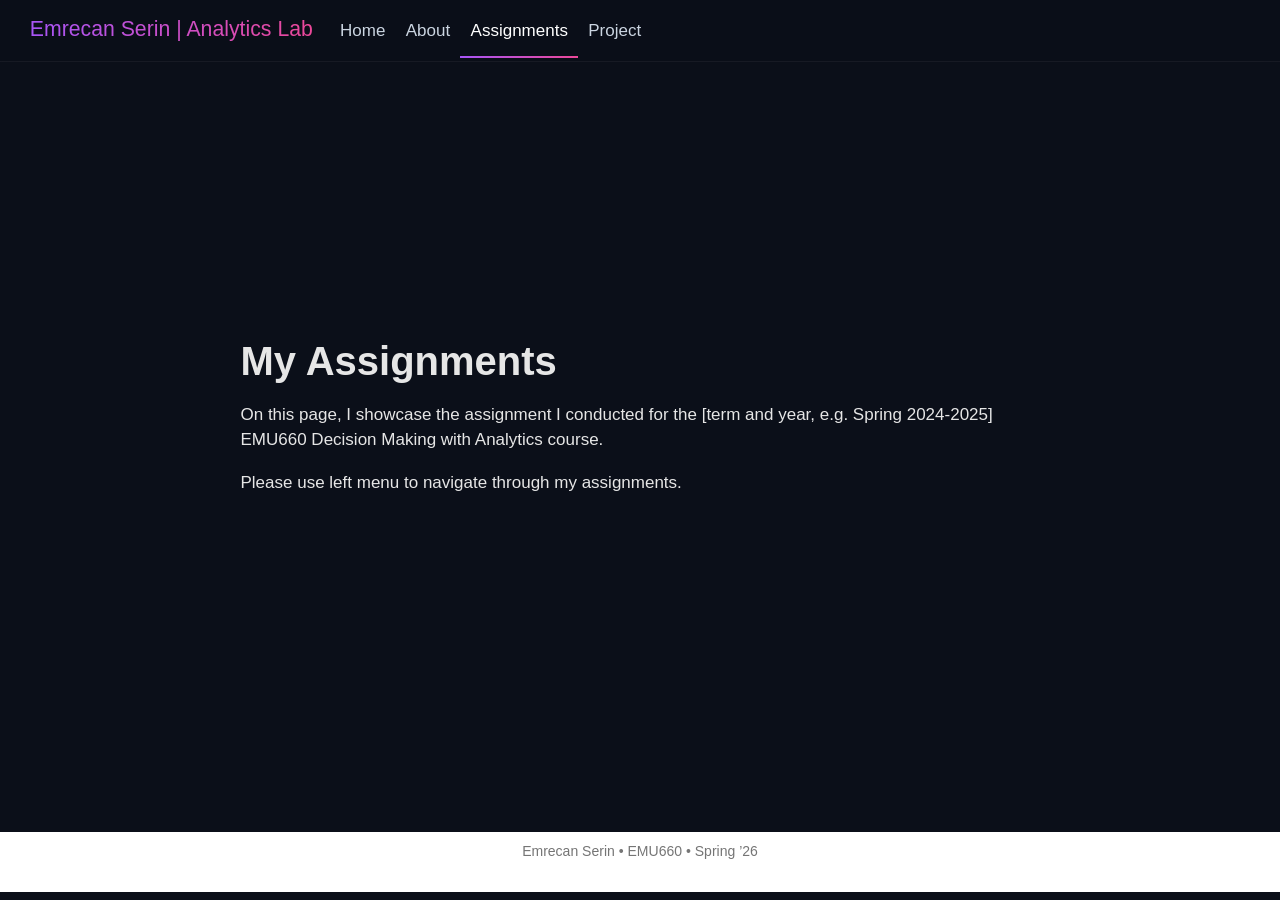
==== docs/assignments.html @ c27b0171 "Update site content, add personal info, and implement modern styling Task 1 done." ====
<!DOCTYPE html>
<html xmlns="http://www.w3.org/1999/xhtml" lang="en" xml:lang="en"><head>

<meta charset="utf-8">
<meta name="generator" content="quarto-1.9.35">

<meta name="viewport" content="width=device-width, initial-scale=1.0, user-scalable=yes">


<title>My Assignments – Emrecan Serin | Analytics Lab</title>
<style>
/* Default styles provided by pandoc.
** See https://pandoc.org/MANUAL.html#variables-for-html for config info.
*/
code{white-space: pre-wrap;}
span.smallcaps{font-variant: small-caps;}
div.columns{display: flex; gap: min(4vw, 1.5em);}
div.column{flex: auto; overflow-x: auto;}
div.hanging-indent{margin-left: 1.5em; text-indent: -1.5em;}
ul.task-list{list-style: none;}
ul.task-list li input[type="checkbox"] {
  width: 0.8em;
  margin: 0 0.8em 0.2em -1em; /* quarto-specific, see https://github.com/quarto-dev/quarto-cli/issues/4556 */ 
  vertical-align: middle;
}
</style>


<script src="site_libs/quarto-nav/quarto-nav.js"></script>
<script src="site_libs/quarto-nav/headroom.min.js"></script>
<script src="site_libs/clipboard/clipboard.min.js"></script>
<script src="site_libs/quarto-search/autocomplete.umd.js"></script>
<script src="site_libs/quarto-search/fuse.min.js"></script>
<script src="site_libs/quarto-search/quarto-search.js"></script>
<meta name="quarto:offset" content="./">
<script src="site_libs/quarto-html/quarto.js" type="module"></script>
<script src="site_libs/quarto-html/tabsets/tabsets.js" type="module"></script>
<script src="site_libs/quarto-html/popper.min.js"></script>
<script src="site_libs/quarto-html/tippy.umd.min.js"></script>
<script src="site_libs/quarto-html/anchor.min.js"></script>
<link href="site_libs/quarto-html/tippy.css" rel="stylesheet">
<link href="site_libs/quarto-html/quarto-syntax-highlighting-46f66b053e56abd73bb6e954d61a315b.css" rel="stylesheet" id="quarto-text-highlighting-styles">
<script src="site_libs/bootstrap/bootstrap.min.js"></script>
<link href="site_libs/bootstrap/bootstrap-icons.css" rel="stylesheet">
<link href="site_libs/bootstrap/bootstrap-a0f9fd0d421825b736dc1bbcbcba2219.min.css" rel="stylesheet" append-hash="true" id="quarto-bootstrap" data-mode="light">
<script id="quarto-search-options" type="application/json">{
  "location": "navbar",
  "copy-button": false,
  "collapse-after": 3,
  "panel-placement": "end",
  "type": "overlay",
  "limit": 50,
  "keyboard-shortcut": [
    "f",
    "/",
    "s"
  ],
  "show-item-context": false,
  "language": {
    "search-no-results-text": "No results",
    "search-matching-documents-text": "matching documents",
    "search-copy-link-title": "Copy link to search",
    "search-hide-matches-text": "Hide additional matches",
    "search-more-match-text": "more match in this document",
    "search-more-matches-text": "more matches in this document",
    "search-clear-button-title": "Clear",
    "search-text-placeholder": "",
    "search-detached-cancel-button-title": "Cancel",
    "search-submit-button-title": "Submit",
    "search-label": "Search"
  }
}</script>


<link rel="stylesheet" href="styles.css">
</head>

<body class="nav-fixed fullcontent quarto-light">

<div id="quarto-search-results"></div>
  <header id="quarto-header" class="headroom fixed-top">
    <nav class="navbar navbar-expand-lg " data-bs-theme="dark">
      <div class="navbar-container container-fluid">
      <div class="navbar-brand-container mx-auto">
    <a class="navbar-brand" href="./index.html">
    <span class="navbar-title">Emrecan Serin | Analytics Lab</span>
    </a>
  </div>
          <button class="navbar-toggler" type="button" data-bs-toggle="collapse" data-bs-target="#navbarCollapse" aria-controls="navbarCollapse" role="menu" aria-expanded="false" aria-label="Toggle navigation" onclick="if (window.quartoToggleHeadroom) { window.quartoToggleHeadroom(); }">
  <span class="navbar-toggler-icon"></span>
</button>
          <div class="collapse navbar-collapse" id="navbarCollapse">
            <ul class="navbar-nav navbar-nav-scroll me-auto">
  <li class="nav-item">
    <a class="nav-link" href="./index.html"> 
<span class="menu-text">Home</span></a>
  </li>  
  <li class="nav-item">
    <a class="nav-link" href="./about.html"> 
<span class="menu-text">About</span></a>
  </li>  
  <li class="nav-item">
    <a class="nav-link active" href="./assignments.html" aria-current="page"> 
<span class="menu-text">Assignments</span></a>
  </li>  
  <li class="nav-item">
    <a class="nav-link" href="./project.html"> 
<span class="menu-text">Project</span></a>
  </li>  
</ul>
          </div> <!-- /navcollapse -->
            <div class="quarto-navbar-tools">
    <a href="https://github.com/emu-hacettepe-analytics/emu660-spring2026-emreserincan-design" title="" class="quarto-navigation-tool px-1" aria-label=""><i class="bi bi-github"></i></a>
    <a href="https://www.linkedin.com/in/serinemrecan/" title="" class="quarto-navigation-tool px-1" aria-label=""><i class="bi bi-linkedin"></i></a>
</div>
      </div> <!-- /container-fluid -->
    </nav>
</header>
<!-- content -->
<div id="quarto-content" class="quarto-container page-columns page-rows-contents page-layout-article page-navbar">
<!-- sidebar -->
<!-- margin-sidebar -->
    
<!-- main -->
<main class="content" id="quarto-document-content">

<header id="title-block-header" class="quarto-title-block default">
<div class="quarto-title">
<h1 class="title">My Assignments</h1>
</div>



<div class="quarto-title-meta">

    
  
    
  </div>
  


</header>


<p>On this page, I showcase the assignment I conducted for the [term and year, e.g.&nbsp;Spring 2024-2025] EMU660 Decision Making with Analytics course.</p>
<p>Please use left menu to navigate through my assignments.</p>



<a onclick="window.scrollTo(0, 0); return false;" role="button" id="quarto-back-to-top"><i class="bi bi-arrow-up"></i> Back to top</a></main> <!-- /main -->
<script id="quarto-html-after-body" type="application/javascript">
  window.document.addEventListener("DOMContentLoaded", function (event) {
    const icon = "";
    const anchorJS = new window.AnchorJS();
    anchorJS.options = {
      placement: 'right',
      icon: icon
    };
    anchorJS.add('.anchored');
    const isCodeAnnotation = (el) => {
      for (const clz of el.classList) {
        if (clz.startsWith('code-annotation-')) {                     
          return true;
        }
      }
      return false;
    }
    const onCopySuccess = function(e) {
      // button target
      const button = e.trigger;
      // don't keep focus
      button.blur();
      // flash "checked"
      button.classList.add('code-copy-button-checked');
      var currentTitle = button.getAttribute("title");
      button.setAttribute("title", "Copied!");
      let tooltip;
      if (window.bootstrap) {
        button.setAttribute("data-bs-toggle", "tooltip");
        button.setAttribute("data-bs-placement", "left");
        button.setAttribute("data-bs-title", "Copied!");
        tooltip = new bootstrap.Tooltip(button, 
          { trigger: "manual", 
            customClass: "code-copy-button-tooltip",
            offset: [0, -8]});
        tooltip.show();    
      }
      setTimeout(function() {
        if (tooltip) {
          tooltip.hide();
          button.removeAttribute("data-bs-title");
          button.removeAttribute("data-bs-toggle");
          button.removeAttribute("data-bs-placement");
        }
        button.setAttribute("title", currentTitle);
        button.classList.remove('code-copy-button-checked');
      }, 1000);
      // clear code selection
      e.clearSelection();
    }
    const getTextToCopy = function(trigger) {
      const outerScaffold = trigger.parentElement.cloneNode(true);
      const codeEl = outerScaffold.querySelector('code');
      for (const childEl of codeEl.children) {
        if (isCodeAnnotation(childEl)) {
          childEl.remove();
        }
      }
      return codeEl.innerText;
    }
    const clipboard = new window.ClipboardJS('.code-copy-button:not([data-in-quarto-modal])', {
      text: getTextToCopy
    });
    clipboard.on('success', onCopySuccess);
    if (window.document.getElementById('quarto-embedded-source-code-modal')) {
      const clipboardModal = new window.ClipboardJS('.code-copy-button[data-in-quarto-modal]', {
        text: getTextToCopy,
        container: window.document.getElementById('quarto-embedded-source-code-modal')
      });
      clipboardModal.on('success', onCopySuccess);
    }
      var localhostRegex = new RegExp(/^(?:http|https):\/\/localhost\:?[0-9]*\//);
      var mailtoRegex = new RegExp(/^mailto:/);
        var filterRegex = new RegExp('/' + window.location.host + '/');
      var isInternal = (href) => {
          return filterRegex.test(href) || localhostRegex.test(href) || mailtoRegex.test(href);
      }
      // Inspect non-navigation links and adorn them if external
     var links = window.document.querySelectorAll('a[href]:not(.nav-link):not(.navbar-brand):not(.toc-action):not(.sidebar-link):not(.sidebar-item-toggle):not(.pagination-link):not(.no-external):not([aria-hidden]):not(.dropdown-item):not(.quarto-navigation-tool):not(.about-link)');
      for (var i=0; i<links.length; i++) {
        const link = links[i];
        if (!isInternal(link.href)) {
          // undo the damage that might have been done by quarto-nav.js in the case of
          // links that we want to consider external
          if (link.dataset.originalHref !== undefined) {
            link.href = link.dataset.originalHref;
          }
        }
      }
    function tippyHover(el, contentFn, onTriggerFn, onUntriggerFn) {
      const config = {
        allowHTML: true,
        maxWidth: 500,
        delay: 100,
        arrow: false,
        appendTo: function(el) {
            return el.parentElement;
        },
        interactive: true,
        interactiveBorder: 10,
        theme: 'quarto',
        placement: 'bottom-start',
      };
      if (contentFn) {
        config.content = contentFn;
      }
      if (onTriggerFn) {
        config.onTrigger = onTriggerFn;
      }
      if (onUntriggerFn) {
        config.onUntrigger = onUntriggerFn;
      }
      window.tippy(el, config); 
    }
    const noterefs = window.document.querySelectorAll('a[role="doc-noteref"]');
    for (var i=0; i<noterefs.length; i++) {
      const ref = noterefs[i];
      tippyHover(ref, function() {
        // use id or data attribute instead here
        let href = ref.getAttribute('data-footnote-href') || ref.getAttribute('href');
        try { href = new URL(href).hash; } catch {}
        const id = href.replace(/^#\/?/, "");
        const note = window.document.getElementById(id);
        if (note) {
          return note.innerHTML;
        } else {
          return "";
        }
      });
    }
    const xrefs = window.document.querySelectorAll('a.quarto-xref');
    const processXRef = (id, note) => {
      // Strip column container classes
      const stripColumnClz = (el) => {
        el.classList.remove("page-full", "page-columns");
        if (el.children) {
          for (const child of el.children) {
            stripColumnClz(child);
          }
        }
      }
      stripColumnClz(note)
      if (id === null || id.startsWith('sec-')) {
        // Special case sections, only their first couple elements
        const container = document.createElement("div");
        if (note.children && note.children.length > 2) {
          container.appendChild(note.children[0].cloneNode(true));
          for (let i = 1; i < note.children.length; i++) {
            const child = note.children[i];
            if (child.tagName === "P" && child.innerText === "") {
              continue;
            } else {
              container.appendChild(child.cloneNode(true));
              break;
            }
          }
          if (window.Quarto?.typesetMath) {
            window.Quarto.typesetMath(container);
          }
          return container.innerHTML
        } else {
          if (window.Quarto?.typesetMath) {
            window.Quarto.typesetMath(note);
          }
          return note.innerHTML;
        }
      } else {
        // Remove any anchor links if they are present
        const anchorLink = note.querySelector('a.anchorjs-link');
        if (anchorLink) {
          anchorLink.remove();
        }
        if (window.Quarto?.typesetMath) {
          window.Quarto.typesetMath(note);
        }
        if (note.classList.contains("callout")) {
          return note.outerHTML;
        } else {
          return note.innerHTML;
        }
      }
    }
    for (var i=0; i<xrefs.length; i++) {
      const xref = xrefs[i];
      tippyHover(xref, undefined, function(instance) {
        instance.disable();
        let url = xref.getAttribute('href');
        let hash = undefined; 
        if (url.startsWith('#')) {
          hash = url;
        } else {
          try { hash = new URL(url).hash; } catch {}
        }
        if (hash) {
          const id = hash.replace(/^#\/?/, "");
          const note = window.document.getElementById(id);
          if (note !== null) {
            try {
              const html = processXRef(id, note.cloneNode(true));
              instance.setContent(html);
            } finally {
              instance.enable();
              instance.show();
            }
          } else {
            // See if we can fetch this
            fetch(url.split('#')[0])
            .then(res => res.text())
            .then(html => {
              const parser = new DOMParser();
              const htmlDoc = parser.parseFromString(html, "text/html");
              const note = htmlDoc.getElementById(id);
              if (note !== null) {
                const html = processXRef(id, note);
                instance.setContent(html);
              } 
            }).finally(() => {
              instance.enable();
              instance.show();
            });
          }
        } else {
          // See if we can fetch a full url (with no hash to target)
          // This is a special case and we should probably do some content thinning / targeting
          fetch(url)
          .then(res => res.text())
          .then(html => {
            const parser = new DOMParser();
            const htmlDoc = parser.parseFromString(html, "text/html");
            const note = htmlDoc.querySelector('main.content');
            if (note !== null) {
              // This should only happen for chapter cross references
              // (since there is no id in the URL)
              // remove the first header
              if (note.children.length > 0 && note.children[0].tagName === "HEADER") {
                note.children[0].remove();
              }
              const html = processXRef(null, note);
              instance.setContent(html);
            } 
          }).finally(() => {
            instance.enable();
            instance.show();
          });
        }
      }, function(instance) {
      });
    }
        let selectedAnnoteEl;
        const selectorForAnnotation = ( cell, annotation) => {
          let cellAttr = 'data-code-cell="' + cell + '"';
          let lineAttr = 'data-code-annotation="' +  annotation + '"';
          const selector = 'span[' + cellAttr + '][' + lineAttr + ']';
          return selector;
        }
        const selectCodeLines = (annoteEl) => {
          const doc = window.document;
          const targetCell = annoteEl.getAttribute("data-target-cell");
          const targetAnnotation = annoteEl.getAttribute("data-target-annotation");
          const annoteSpan = window.document.querySelector(selectorForAnnotation(targetCell, targetAnnotation));
          const lines = annoteSpan.getAttribute("data-code-lines").split(",");
          const lineIds = lines.map((line) => {
            return targetCell + "-" + line;
          })
          let top = null;
          let height = null;
          let parent = null;
          if (lineIds.length > 0) {
              //compute the position of the single el (top and bottom and make a div)
              const el = window.document.getElementById(lineIds[0]);
              top = el.offsetTop;
              height = el.offsetHeight;
              parent = el.parentElement.parentElement;
            if (lineIds.length > 1) {
              const lastEl = window.document.getElementById(lineIds[lineIds.length - 1]);
              const bottom = lastEl.offsetTop + lastEl.offsetHeight;
              height = bottom - top;
            }
            if (top !== null && height !== null && parent !== null) {
              // cook up a div (if necessary) and position it 
              let div = window.document.getElementById("code-annotation-line-highlight");
              if (div === null) {
                div = window.document.createElement("div");
                div.setAttribute("id", "code-annotation-line-highlight");
                div.style.position = 'absolute';
                parent.appendChild(div);
              }
              div.style.top = top - 2 + "px";
              div.style.height = height + 4 + "px";
              div.style.left = 0;
              let gutterDiv = window.document.getElementById("code-annotation-line-highlight-gutter");
              if (gutterDiv === null) {
                gutterDiv = window.document.createElement("div");
                gutterDiv.setAttribute("id", "code-annotation-line-highlight-gutter");
                gutterDiv.style.position = 'absolute';
                const codeCell = window.document.getElementById(targetCell);
                const gutter = codeCell.querySelector('.code-annotation-gutter');
                gutter.appendChild(gutterDiv);
              }
              gutterDiv.style.top = top - 2 + "px";
              gutterDiv.style.height = height + 4 + "px";
            }
            selectedAnnoteEl = annoteEl;
          }
        };
        const unselectCodeLines = () => {
          const elementsIds = ["code-annotation-line-highlight", "code-annotation-line-highlight-gutter"];
          elementsIds.forEach((elId) => {
            const div = window.document.getElementById(elId);
            if (div) {
              div.remove();
            }
          });
          selectedAnnoteEl = undefined;
        };
          // Handle positioning of the toggle
      window.addEventListener(
        "resize",
        throttle(() => {
          elRect = undefined;
          if (selectedAnnoteEl) {
            selectCodeLines(selectedAnnoteEl);
          }
        }, 10)
      );
      function throttle(fn, ms) {
      let throttle = false;
      let timer;
        return (...args) => {
          if(!throttle) { // first call gets through
              fn.apply(this, args);
              throttle = true;
          } else { // all the others get throttled
              if(timer) clearTimeout(timer); // cancel #2
              timer = setTimeout(() => {
                fn.apply(this, args);
                timer = throttle = false;
              }, ms);
          }
        };
      }
        // Attach click handler to the DT
        const annoteDls = window.document.querySelectorAll('dt[data-target-cell]');
        for (const annoteDlNode of annoteDls) {
          annoteDlNode.addEventListener('click', (event) => {
            const clickedEl = event.target;
            if (clickedEl !== selectedAnnoteEl) {
              unselectCodeLines();
              const activeEl = window.document.querySelector('dt[data-target-cell].code-annotation-active');
              if (activeEl) {
                activeEl.classList.remove('code-annotation-active');
              }
              selectCodeLines(clickedEl);
              clickedEl.classList.add('code-annotation-active');
            } else {
              // Unselect the line
              unselectCodeLines();
              clickedEl.classList.remove('code-annotation-active');
            }
          });
        }
    const findCites = (el) => {
      const parentEl = el.parentElement;
      if (parentEl) {
        const cites = parentEl.dataset.cites;
        if (cites) {
          return {
            el,
            cites: cites.split(' ')
          };
        } else {
          return findCites(el.parentElement)
        }
      } else {
        return undefined;
      }
    };
    var bibliorefs = window.document.querySelectorAll('a[role="doc-biblioref"]');
    for (var i=0; i<bibliorefs.length; i++) {
      const ref = bibliorefs[i];
      const citeInfo = findCites(ref);
      if (citeInfo) {
        tippyHover(citeInfo.el, function() {
          var popup = window.document.createElement('div');
          citeInfo.cites.forEach(function(cite) {
            var citeDiv = window.document.createElement('div');
            citeDiv.classList.add('hanging-indent');
            citeDiv.classList.add('csl-entry');
            var biblioDiv = window.document.getElementById('ref-' + cite);
            if (biblioDiv) {
              citeDiv.innerHTML = biblioDiv.innerHTML;
            }
            popup.appendChild(citeDiv);
          });
          return popup.innerHTML;
        });
      }
    }
  });
  </script>
</div> <!-- /content -->
<footer class="footer">
  <div class="nav-footer">
    <div class="nav-footer-left">
      &nbsp;
    </div>   
    <div class="nav-footer-center">
<p>Emrecan Serin • EMU660 • Spring ’26</p>
</div>
    <div class="nav-footer-right">
      &nbsp;
    </div>
  </div>
</footer>




</body></html>
---- docs/site_libs/quarto-html/quarto-syntax-highlighting-46f66b053e56abd73bb6e954d61a315b.css ----
/* quarto syntax highlight colors */
:root {
  --quarto-hl-ot-color: #003B4F;
  --quarto-hl-at-color: #657422;
  --quarto-hl-ss-color: #20794D;
  --quarto-hl-an-color: #5E5E5E;
  --quarto-hl-fu-color: #4758AB;
  --quarto-hl-st-color: #20794D;
  --quarto-hl-cf-color: #003B4F;
  --quarto-hl-op-color: #5E5E5E;
  --quarto-hl-er-color: #AD0000;
  --quarto-hl-bn-color: #AD0000;
  --quarto-hl-al-color: #AD0000;
  --quarto-hl-va-color: #111111;
  --quarto-hl-bu-color: inherit;
  --quarto-hl-ex-color: inherit;
  --quarto-hl-pp-color: #AD0000;
  --quarto-hl-in-color: #5E5E5E;
  --quarto-hl-vs-color: #20794D;
  --quarto-hl-wa-color: #5E5E5E;
  --quarto-hl-do-color: #5E5E5E;
  --quarto-hl-im-color: #00769E;
  --quarto-hl-ch-color: #20794D;
  --quarto-hl-dt-color: #AD0000;
  --quarto-hl-fl-color: #AD0000;
  --quarto-hl-co-color: #5E5E5E;
  --quarto-hl-cv-color: #5E5E5E;
  --quarto-hl-cn-color: #8f5902;
  --quarto-hl-sc-color: #5E5E5E;
  --quarto-hl-dv-color: #AD0000;
  --quarto-hl-kw-color: #003B4F;
}

/* other quarto variables */
:root {
  --quarto-font-monospace: SFMono-Regular, Menlo, Monaco, Consolas, "Liberation Mono", "Courier New", monospace;
}

/* syntax highlight based on Pandoc's rules */
pre > code.sourceCode > span {
  color: #003B4F;
}

code.sourceCode > span {
  color: #003B4F;
}

div.sourceCode,
div.sourceCode pre.sourceCode {
  color: #003B4F;
}

/* Normal */
code span {
  color: #003B4F;
}

/* Alert */
code span.al {
  color: #AD0000;
  font-style: inherit;
}

/* Annotation */
code span.an {
  color: #5E5E5E;
  font-style: inherit;
}

/* Attribute */
code span.at {
  color: #657422;
  font-style: inherit;
}

/* BaseN */
code span.bn {
  color: #AD0000;
  font-style: inherit;
}

/* BuiltIn */
code span.bu {
  font-style: inherit;
}

/* ControlFlow */
code span.cf {
  color: #003B4F;
  font-weight: bold;
  font-style: inherit;
}

/* Char */
code span.ch {
  color: #20794D;
  font-style: inherit;
}

/* Constant */
code span.cn {
  color: #8f5902;
  font-style: inherit;
}

/* Comment */
code span.co {
  color: #5E5E5E;
  font-style: inherit;
}

/* CommentVar */
code span.cv {
  color: #5E5E5E;
  font-style: italic;
}

/* Documentation */
code span.do {
  color: #5E5E5E;
  font-style: italic;
}

/* DataType */
code span.dt {
  color: #AD0000;
  font-style: inherit;
}

/* DecVal */
code span.dv {
  color: #AD0000;
  font-style: inherit;
}

/* Error */
code span.er {
  color: #AD0000;
  font-style: inherit;
}

/* Extension */
code span.ex {
  font-style: inherit;
}

/* Float */
code span.fl {
  color: #AD0000;
  font-style: inherit;
}

/* Function */
code span.fu {
  color: #4758AB;
  font-style: inherit;
}

/* Import */
code span.im {
  color: #00769E;
  font-style: inherit;
}

/* Information */
code span.in {
  color: #5E5E5E;
  font-style: inherit;
}

/* Keyword */
code span.kw {
  color: #003B4F;
  font-weight: bold;
  font-style: inherit;
}

/* Operator */
code span.op {
  color: #5E5E5E;
  font-style: inherit;
}

/* Other */
code span.ot {
  color: #003B4F;
  font-style: inherit;
}

/* Preprocessor */
code span.pp {
  color: #AD0000;
  font-style: inherit;
}

/* SpecialChar */
code span.sc {
  color: #5E5E5E;
  font-style: inherit;
}

/* SpecialString */
code span.ss {
  color: #20794D;
  font-style: inherit;
}

/* String */
code span.st {
  color: #20794D;
  font-style: inherit;
}

/* Variable */
code span.va {
  color: #111111;
  font-style: inherit;
}

/* VerbatimString */
code span.vs {
  color: #20794D;
  font-style: inherit;
}

/* Warning */
code span.wa {
  color: #5E5E5E;
  font-style: italic;
}

.prevent-inlining {
  content: "</";
}

/*# sourceMappingURL=5022ed312398f59a55adce476d7327af.css.map */
---- docs/styles.css ----
/* css styles */


@import url('https://fonts.googleapis.com/css2?family=Open+Sans:wght@300;400;600;700;800&display=swap');

body {
  background-color: #0b0f19;
  color: #e6e6e6;
  font-family: "Open Sans", sans-serif;
}
/* 🌑 Genel arka plan */
body {
  background-color: #0b0f19;
  color: #e6e6e6;
  font-family: "Inter", sans-serif;
}

/* Navbar */
.navbar {
  background-color: #0b0f19 !important;
  border-bottom: 1px solid #1c2233;
}

.navbar a {
  color: #e6e6e6 !important;
  font-weight: 500;
}

.navbar a:hover {
  color: #a855f7 !important;
}

/* 🔥 Home Hero Başlık */
.hero-title {
  font-size: 64px;
  font-weight: 800;
  text-align: center;
  margin-top: 100px;
  line-height: 1.2;
}

/* Gradient text */
.gradient-text {
  background: linear-gradient(90deg, #a855f7, #ec4899, #f97316);
  -webkit-background-clip: text;
  -webkit-text-fill-color: transparent;
}

/* Hero alt yazı */
.hero-sub {
  text-align: center;
  color: #9ca3af;
  font-size: 20px;
  margin-top: 20px;
}

/* 📄 Normal sayfa başlıkları */
h1 {
  font-size: 40px;
  font-weight: 700;
  margin-top: 40px;
}

/* Alt başlıklar */
h2 {
  font-size: 26px;
  margin-top: 30px;
}

/* Linkler */
a {
  color: #a855f7;
}

a:hover {
  color: #ec4899;
}

/* İçerik genişliği */
main {
  max-width: 900px;
  margin: auto;
  
  
footer {
  border-top: 1px solid #1c2233;
  margin-top: 80px;
  padding-top: 20px;
  color: #6b7280;
  font-size: 14px;
}
}



/* Navbar glass effect */
.navbar {
  background: rgba(11, 15, 25, 0.7) !important;
  backdrop-filter: blur(10px);
  border-bottom: 1px solid rgba(255,255,255,0.05);
}

/* Navbar linkler */
.navbar a {
  color: #cbd5e1 !important;
  font-weight: 500;
  transition: all 0.3s ease;
}

/* Hover efekti */
.navbar a:hover {
  color: white !important;
  transform: translateY(-1px);
}

/* Active page highlight */
.navbar .active {
  color: white !important;
  position: relative;
}

.navbar .active::after {
  content: "";
  position: absolute;
  width: 100%;
  height: 2px;
  bottom: -6px;
  left: 0;
  background: linear-gradient(90deg, #a855f7, #ec4899);
}


.navbar-brand {
  font-weight: 700;
  background: linear-gradient(90deg, #a855f7, #ec4899);
  -webkit-background-clip: text;
  -webkit-text-fill-color: transparent;
}
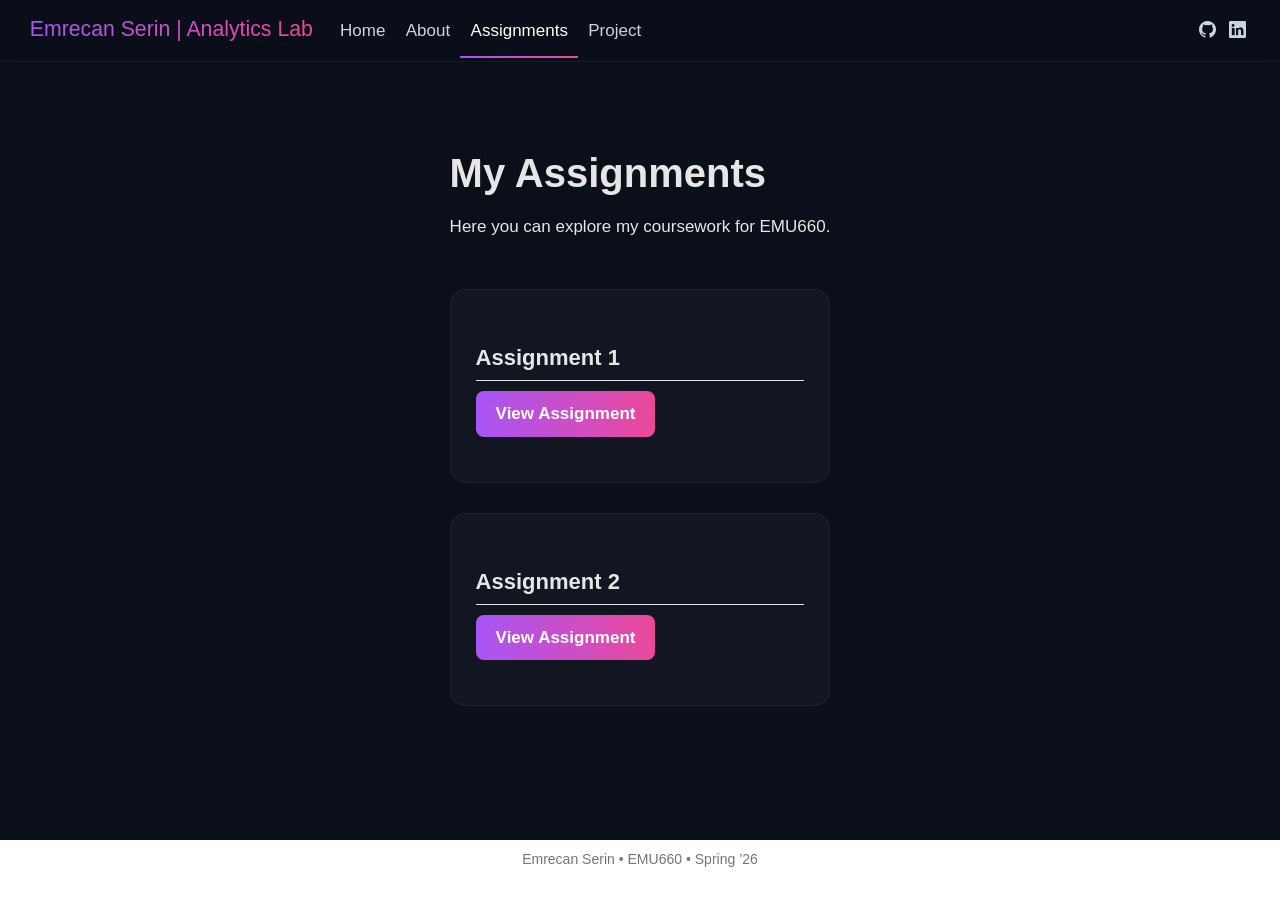
==== commit 01046273: "Assignemnts page updated + assignment1' s a/b Getting started with assignment 1" ====
--- a/docs/assignments.html
+++ b/docs/assignments.html
@@ -143,8 +143,21 @@
 </header>
 
 
-<p>On this page, I showcase the assignment I conducted for the [term and year, e.g.&nbsp;Spring 2024-2025] EMU660 Decision Making with Analytics course.</p>
-<p>Please use left menu to navigate through my assignments.</p>
+<p>Here you can explore my coursework for EMU660.</p>
+<div class="assignment-container">
+<div class="assignment-card">
+<h2 class="anchored">
+Assignment 1
+</h2>
+<p><a href="assignments/assignment-1.html" class="btn-custom">View Assignment</a></p>
+</div>
+<div class="assignment-card">
+<h2 class="anchored">
+Assignment 2
+</h2>
+<p><a href="assignments/assignment-2.html" class="btn-custom">View Assignment</a></p>
+</div>
+</div>
 
 
 
--- a/docs/styles.css
+++ b/docs/styles.css
@@ -136,3 +136,67 @@
   -webkit-background-clip: text;
   -webkit-text-fill-color: transparent;
 }
+
+.btn-custom {
+  display: inline-block;
+  padding: 12px 24px;
+  background: linear-gradient(90deg, #a855f7, #ec4899);
+  color: white;
+  border-radius: 8px;
+  text-decoration: none;
+  font-weight: 600;
+}
+
+.btn-custom:hover {
+  opacity: 0.9;
+}
+
+/* Assignment container */
+.assignment-container {
+  display: grid;
+  grid-template-columns: repeat(auto-fit, minmax(250px, 1fr));
+  gap: 30px;
+  margin-top: 50px;
+}
+
+/* Kart */
+.assignment-card {
+  background: rgba(255, 255, 255, 0.03);
+  padding: 25px;
+  border-radius: 16px;
+  border: 1px solid rgba(255,255,255,0.05);
+  transition: all 0.3s ease;
+}
+
+/* Hover efekti */
+.assignment-card:hover {
+  transform: translateY(-5px);
+  border: 1px solid #a855f7;
+}
+
+/* Kart başlık */
+.assignment-card h2 {
+  font-size: 22px;
+  margin-bottom: 10px;
+}
+
+/* Kart yazı */
+.assignment-card p {
+  color: #9ca3af;
+  margin-bottom: 20px;
+}
+
+/* Button */
+.btn-custom {
+  display: inline-block;
+  padding: 10px 20px;
+  background: linear-gradient(90deg, #a855f7, #ec4899);
+  color: white;
+  border-radius: 8px;
+  text-decoration: none;
+  font-weight: 600;
+}
+
+.btn-custom:hover {
+  opacity: 0.9;
+}
